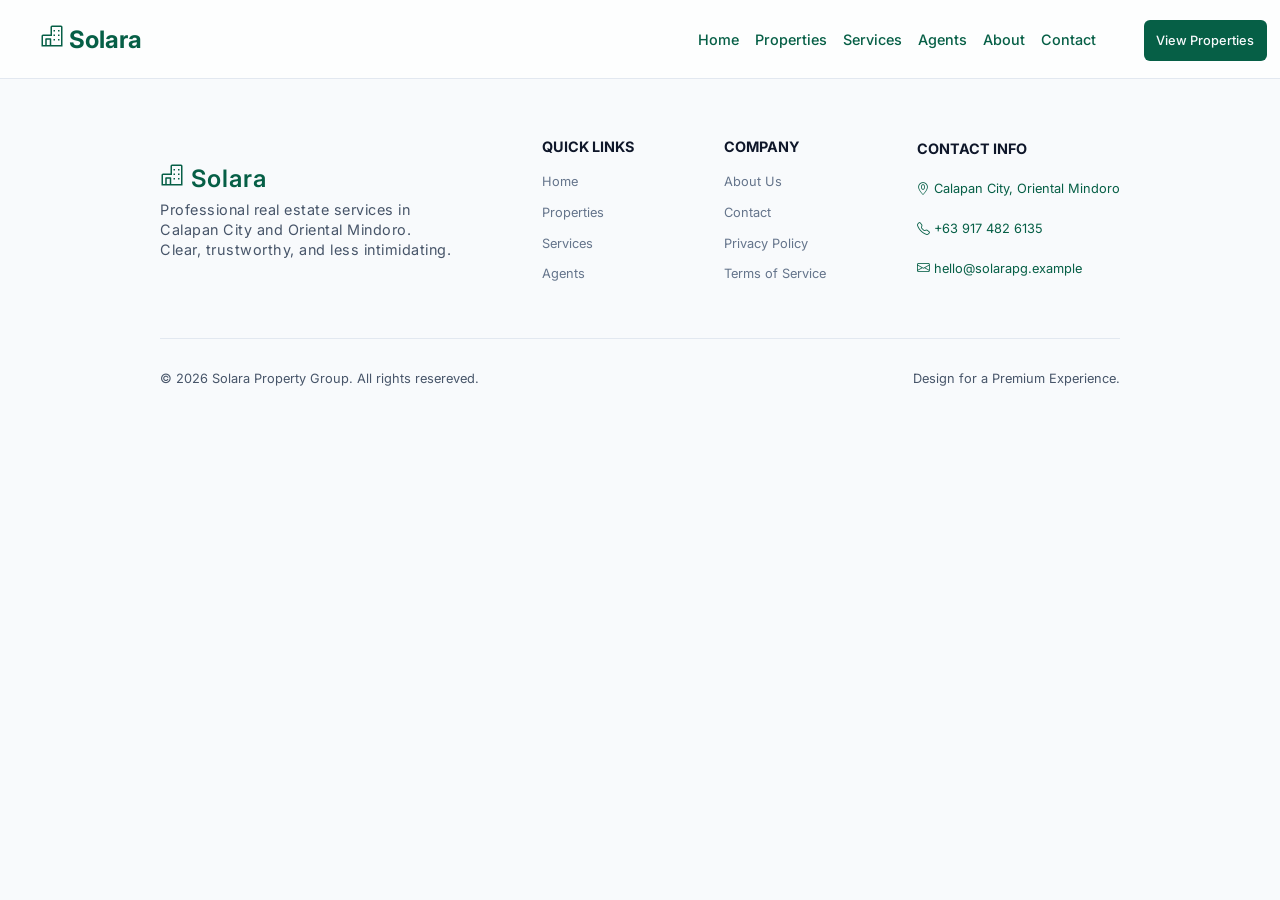
==== pages/properties/about.html @ bbd65601 "add pages so I'm ready to build for tommorow" ====
<!DOCTYPE html>
<html lang="en">
<head>
    <meta charset="UTF-8">
    <meta name="viewport" content="width=device-width, initial-scale=1.0">
    <link rel="stylesheet" href="../../css/about.css">
    <link rel="stylesheet" href="../../css/page-animation.css">
    <link rel="stylesheet" href="https://cdn.jsdelivr.net/npm/bootstrap-icons@1.13.1/font/bootstrap-icons.min.css">
    <link href="https://fonts.googleapis.com/css2?family=Inter:ital,opsz,wght@0,14..32,100..900;1,14..32,100..900&display=swap" rel="stylesheet">
    <title>About</title>
</head>
<body>
    <header>
        <!-- navigation -->
        <nav>
            <div class="solara-logo">
                <a href="../../index.html">
                    <svg xmlns="http://www.w3.org/2000/svg" width="1em" height="1em" viewBox="0 0 32 32">
                        <path d="M0 0h32v32H0z" fill="none" />
                        <path fill="currentColor" d="M28 2H16a2 2 0 0 0-2 2v10H4a2 2 0 0 0-2 2v14h28V4a2 2 0 0 0-2-2M9 28v-7h4v7Zm19 0H15v-8a1 1 0 0 0-1-1H8a1 1 0 0 0-1 1v8H4V16h12V4h12Z" />
                        <path fill="currentColor" d="M18 8h2v2h-2zm6 0h2v2h-2zm-6 6h2v2h-2zm6 0h2v2h-2zm-6 6h2v2h-2zm6 0h2v2h-2z" />
                    </svg>

                    <span>Solara</span>
                </a>
            </div>

            <div class="navigation">
                <ul>
                    <li><a href="../../index.html">Home</a></li>
                    <li><a href="properties.html">Properties</a></li>
                    <li><a href="services.html">Services</a></li>
                    <li><a href="agents.html">Agents</a></li>
                    <li><a href="about.html">About</a></li>
                    <li><a href="">Contact</a></li>

                    <li><a href="properties.html" class="view-btn">View Properties</a></li>
                </ul>
            </div>
        </nav>
    </header>




    <footer>
        <section class="first-footer">
            <div class="footer-details">
                <a href="">
                    <svg xmlns="http://www.w3.org/2000/svg" width="1em" height="1em" viewBox="0 0 32 32">
                        <path d="M0 0h32v32H0z" fill="none" />
                        <path fill="currentColor" d="M28 2H16a2 2 0 0 0-2 2v10H4a2 2 0 0 0-2 2v14h28V4a2 2 0 0 0-2-2M9 28v-7h4v7Zm19 0H15v-8a1 1 0 0 0-1-1H8a1 1 0 0 0-1 1v8H4V16h12V4h12Z" />
                        <path fill="currentColor" d="M18 8h2v2h-2zm6 0h2v2h-2zm-6 6h2v2h-2zm6 0h2v2h-2zm-6 6h2v2h-2zm6 0h2v2h-2z" />
                    </svg>
                    
                    <span>Solara</span>
                </a>
                
                <p>Professional real estate services in <br> Calapan City and Oriental Mindoro. <br> Clear, trustworthy, and less intimidating.</p>
            </div>

            <div class="quick-links">
                <h6>QUICK LINKS</h6>
                <ul>
                    <li><a href="../../index.html">Home</a></li>
                    <li><a href="properties.html">Properties</a></li>
                    <li><a href="services.html">Services</a></li>
                    <li><a href="agents.html">Agents</a></li>
                </ul>
            </div>

            <div class="company">
                <h6>COMPANY</h6>
                <ul>
                    <li><a href="about.html">About Us</a></li>
                    <li><a href="#">Contact</a></li>
                    <li><a href="#">Privacy Policy</a></li>
                    <li><a href="#">Terms of Service</a></li>
                </ul>
            </div>

            <div class="contact-info">
                <h6>CONTACT INFO</h6>
                <ul>
                    <li><i class="bi bi-geo-alt"></i> Calapan City, Oriental Mindoro</li>
                    <li><i class="bi bi-telephone"></i> +63 917 482 6135</li>
                    <li><i class="bi bi-envelope"></i> hello@solarapg.example</li>
                    
                </ul>
            </div>
        </section>

        <section class="second-footer">
            <div class="credits">
                &copy; 2026 Solara Property Group. All rights resereved.
            </div>

            <div class="designed">
                Design for a Premium Experience.
            </div>
        </section>
    </footer>
</body>
---- css/about.css ----
/* colors */
:root{
    --primary-accent: #065f46;
    --hover-accent: #047857;
    --brand-accent: #022c22;
    --primary-text: #0f172a;
    --secondary-text: #475569;
    --muted-text: #64748b;
    --main-bg: #f8fafc;
    --card-bg: #ffffff;
    --border: #e2e8f0;
    --tag-bg: #ecfdf5;
}

*{
    margin: 0;
    padding: 0;
    box-sizing: border-box;
    text-decoration: none;
    list-style: none;
}

body{
    width: 100%;
    font-family: "Inter", sans-serif;
    background: var(--main-bg);
}

/* navigation */

header{
    position: sticky;
    top: 0;
    z-index: 1000;
    /* backdrop-filter: blur(5px); */
    background-color: rgba(255, 255, 255, 0.8);
}

nav{
    display: flex;
    justify-content: center;
    align-items: center;
    /* gap: 25rem; */
    width: auto;
    padding: 1.5rem 0.8rem 1.5rem 2.5rem;
    width: auto;
    border-bottom: 1px solid var(--border);
    /* max-width: 1200px; */

}

nav .solara-logo a{
    color: var(--primary-accent);
    font-size: 1.5rem;
    font-weight: 700;
}

nav .solara-logo{
    margin-right: auto;
}

nav ul{
    display: flex;
    gap: 1rem;
    width: auto;
}

nav ul li a{
    font-size: 0.9rem;
    color: var(--primary-accent);
    font-weight: 500;
}

nav ul li a:hover{
    color: var(--hover-accent);
}

nav ul .view-btn{
    background: var(--primary-accent);
    border-radius: 6px;
    padding: 0.8rem;
    margin-left: 2rem;
    color: var(--main-bg);
    font-size: 0.8rem;
}

nav ul .view-btn:hover{
    background: var(--hover-accent);
    color: var(--main-bg);
}



/* start of footer */
footer{
    padding: 3rem 10rem 3rem 10rem;
    width: auto;
    height: 35vh;
}

footer .first-footer{
    display: flex;
    justify-content: space-between;
    align-items: center;
    padding-bottom: 3rem;
    border-bottom: 1px solid var(--border);
}

.first-footer .footer-details a{
    font-size: 1.5rem;
    color: var(--primary-accent);
    font-weight: 600;
    line-height: 1.8;
    letter-spacing: 1px;
}
.first-footer .footer-details p{
    font-size: 0.9rem;
    color: var(--secondary-text);
    line-height: 1.4;
    letter-spacing: 0.5px;
}

.first-footer .quick-links h6{
    font-size: 0.9rem;
    color: var(--primary-text);
    line-height: 2.8;
}

.first-footer .quick-links ul li a{
    font-size: 0.8rem;
    line-height: 2.4;
    color: var(--muted-text);
}
.first-footer .quick-links ul li a:hover{
    color: var(--hover-accent);
}

.first-footer .company h6{
    font-size: 0.9rem;
    color: var(--primary-text);
    line-height: 2.8;
}

.first-footer .company ul li a{
    font-size: 0.8rem;
    line-height: 2.4;
    color: var(--muted-text);
}
.first-footer .company ul li a:hover{
    color: var(--hover-accent);
}

.first-footer .contact-info h6{
    font-size: 0.9rem;
    color: var(--primary-text);
    line-height: 2.8;
}

.first-footer .contact-info ul li{
    font-size: 0.8rem;
    line-height: 3.1;
    color: var(--primary-accent);
}

footer .second-footer{
    font-size: 0.8rem;
    color: var(--secondary-text);
    padding-block: 2rem;
    display: flex;
    justify-content: center;
    align-items: center;
    width: auto;
}
footer .second-footer .credits{
    margin-right: auto;
}
---- css/page-animation.css ----
body{
    animation: transition 0.6s ease-in;
}

/* body{
    animation: popUp 0.4s cubic-bezier(0.34, 1.56, 0.64, 1) forwards;
} */

/* @keyframes transition {
    from{
        transform: translateY(50px);
        opacity: 0;
        transform: scale(1);
    }

    to{
        transform: translateY(0);
        opacity: 1;
        transform: scale(1.1);
    }
} */

@keyframes transition {
    from{
        opacity: 0;
    }

    to{
        opacity: 1;
    }
}

/* @keyframes popUp {
  from {
    opacity: 0;
    transform: scale(0.7); 
  }
  to {
    opacity: 1;
    transform: scale(1); 
  }
} */
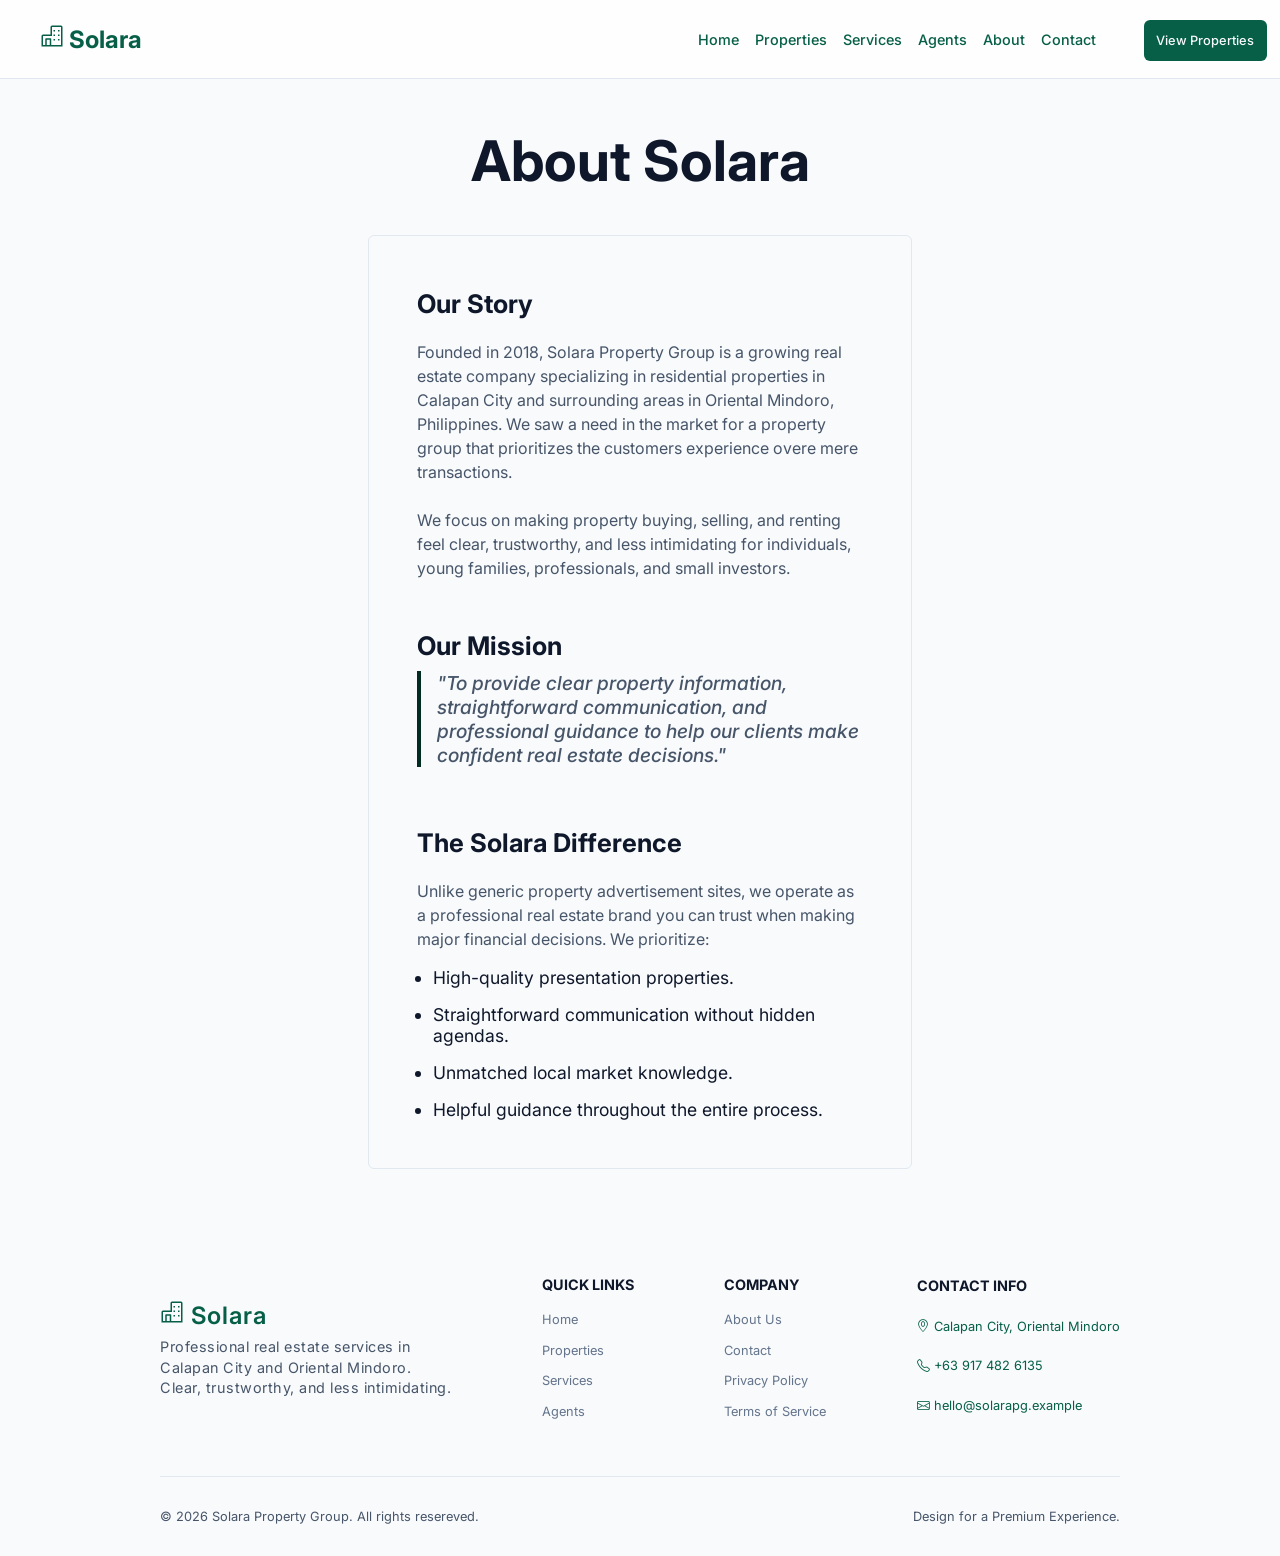
==== commit 13fc89f7: "finish the design of about page" ====
--- a/pages/properties/about.html
+++ b/pages/properties/about.html
@@ -32,7 +32,7 @@
                     <li><a href="services.html">Services</a></li>
                     <li><a href="agents.html">Agents</a></li>
                     <li><a href="about.html">About</a></li>
-                    <li><a href="">Contact</a></li>
+                    <li><a href="contact.html">Contact</a></li>
 
                     <li><a href="properties.html" class="view-btn">View Properties</a></li>
                 </ul>
@@ -40,7 +40,33 @@
         </nav>
     </header>
 
+        <main>
+        <h1>About Solara</h1>
 
+        <section class="hero-section">
+            <div class="story">
+                <h2>Our Story</h2>
+                <p>Founded in 2018, Solara Property Group is a growing real estate company specializing in residential properties in Calapan City and surrounding areas in Oriental Mindoro, Philippines. We saw a need in the market for a property group that prioritizes the customers experience overe mere transactions.</p>
+                <p>We focus on making property buying, selling, and renting feel clear, trustworthy, and less intimidating for individuals, young families, professionals, and small investors.</p>
+            </div>
+
+            <div class="mission">
+                <h2>Our Mission</h2>
+                <p>"To provide clear property information, straightforward communication, and professional guidance to help our clients make confident real estate decisions."</p>
+            </div>
+
+            <div class="solara-difference">
+                <h2>The Solara Difference</h2>
+                <p>Unlike generic property advertisement sites, we operate as a professional real estate brand you can trust when making major financial decisions. We prioritize:</p>
+                <ul>
+                    <li>High-quality presentation properties.</li>
+                    <li>Straightforward communication without hidden agendas.</li>
+                    <li>Unmatched local market knowledge.</li>
+                    <li>Helpful guidance throughout the entire process.</li>
+                </ul>
+            </div>
+        </section>
+    </main>
 
 
     <footer>
@@ -73,7 +99,7 @@
                 <h6>COMPANY</h6>
                 <ul>
                     <li><a href="about.html">About Us</a></li>
-                    <li><a href="#">Contact</a></li>
+                    <li><a href="contact.html">Contact</a></li>
                     <li><a href="#">Privacy Policy</a></li>
                     <li><a href="#">Terms of Service</a></li>
                 </ul>
--- a/css/about.css
+++ b/css/about.css
@@ -89,6 +89,85 @@
     color: var(--main-bg);
 }
 
+/* start of main section */
+main{
+    padding: 3rem 23rem 3rem 23rem;
+    width: auto;
+}   
+
+main h1{
+    text-align: center;
+    font-size: 3.5rem;
+    margin-bottom: 2.5rem;
+    color: var(--primary-text);
+}
+
+main .hero-section{
+    border: 1px solid var(--border);
+    padding-inline: 3rem;
+    padding-block: 2rem;
+    border-radius: 6px;
+}
+
+.hero-section .story h2{
+    font-size: 1.6rem;
+    line-height: 2.8;
+    color: var(--primary-text);
+}
+
+.hero-section .story :nth-child(2){
+    color: var(--secondary-text);
+    font-size: 1rem;
+    line-height: 1.5;
+    margin-bottom: 1.5rem;
+}
+
+.hero-section .story :nth-child(3){
+    color: var(--secondary-text);
+    font-size: 1rem;
+    line-height: 1.5;
+    margin-bottom: 2.5rem;
+}
+
+.hero-section .mission h2{
+    font-size: 1.6rem;
+    line-height: 2;
+    color: var(--primary-text);
+}
+
+.hero-section .mission p{
+    color: var(--secondary-text);
+    font-style: italic;
+    font-size: 1.2rem;
+    font-weight: 500;
+    padding-left: 1rem;
+    border-left: 4px solid var(--brand-accent);
+    margin-bottom: 2.5rem;
+}
+
+.hero-section .solara-difference h2{
+    font-size: 1.6rem;
+    line-height: 2.8;
+    color: var(--primary-text);
+}
+
+.hero-section .solara-difference p{
+   color: var(--secondary-text);
+    font-size: 1rem;
+    line-height: 1.5;
+    margin-bottom: 1rem; 
+}
+
+.hero-section .solara-difference ul li{
+    list-style-type: disc;
+    font-size: 1.1rem;
+    color: var(--primary-text);
+    margin-left: 1rem;
+    margin-bottom: 1rem;
+
+}
+
+
 
 
 /* start of footer */
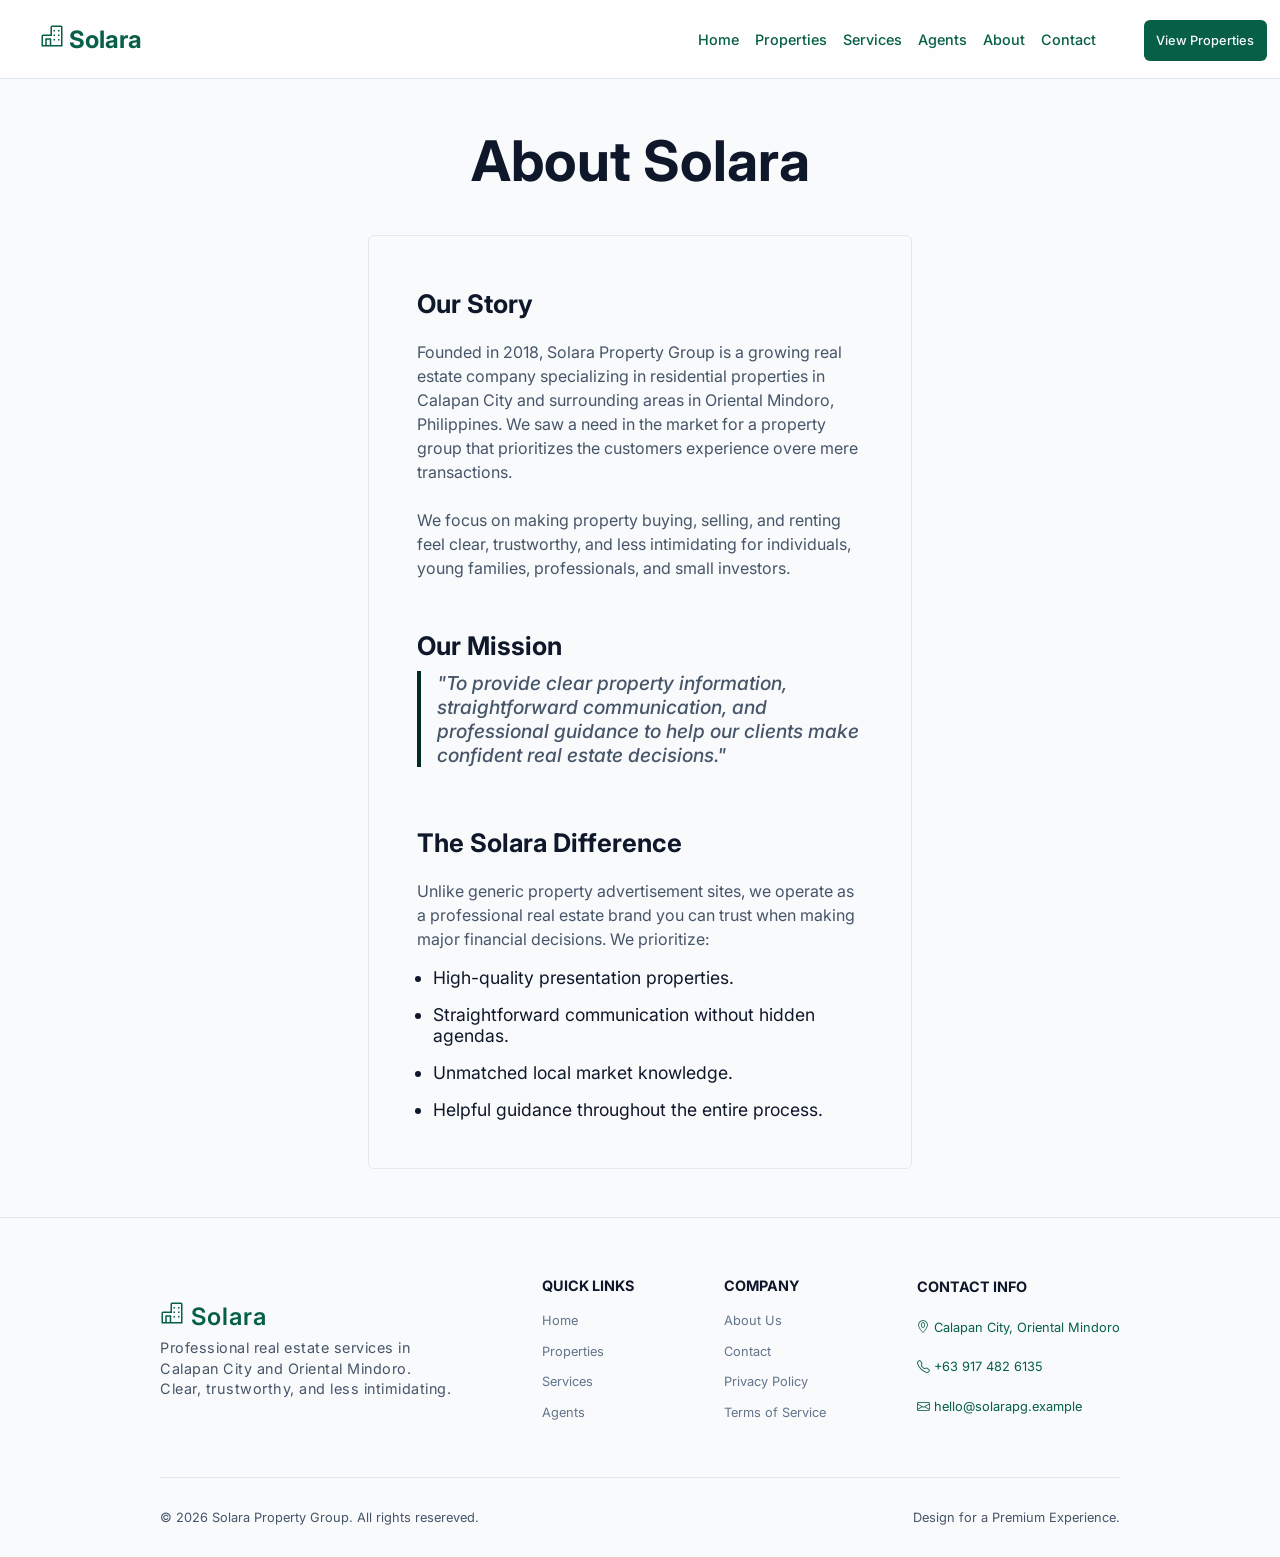
==== commit a66dd4a9: "polish the link of every page all doneee :)" ====
--- a/pages/properties/about.html
+++ b/pages/properties/about.html
@@ -5,6 +5,7 @@
     <meta name="viewport" content="width=device-width, initial-scale=1.0">
     <link rel="stylesheet" href="../../css/about.css">
     <link rel="stylesheet" href="../../css/page-animation.css">
+    <link rel="shortcut icon" href="../../assets/images/first-page-images/logos/Logo 1.jpg" type="image/x-icon">
     <link rel="stylesheet" href="https://cdn.jsdelivr.net/npm/bootstrap-icons@1.13.1/font/bootstrap-icons.min.css">
     <link href="https://fonts.googleapis.com/css2?family=Inter:ital,opsz,wght@0,14..32,100..900;1,14..32,100..900&display=swap" rel="stylesheet">
     <title>About</title>
@@ -72,7 +73,7 @@
     <footer>
         <section class="first-footer">
             <div class="footer-details">
-                <a href="">
+                <a href="../../index.html">
                     <svg xmlns="http://www.w3.org/2000/svg" width="1em" height="1em" viewBox="0 0 32 32">
                         <path d="M0 0h32v32H0z" fill="none" />
                         <path fill="currentColor" d="M28 2H16a2 2 0 0 0-2 2v10H4a2 2 0 0 0-2 2v14h28V4a2 2 0 0 0-2-2M9 28v-7h4v7Zm19 0H15v-8a1 1 0 0 0-1-1H8a1 1 0 0 0-1 1v8H4V16h12V4h12Z" />
--- a/css/about.css
+++ b/css/about.css
@@ -93,6 +93,7 @@
 main{
     padding: 3rem 23rem 3rem 23rem;
     width: auto;
+    border-bottom: 1px solid var(--border);
 }   
 
 main h1{
@@ -100,6 +101,7 @@
     font-size: 3.5rem;
     margin-bottom: 2.5rem;
     color: var(--primary-text);
+
 }
 
 main .hero-section{
